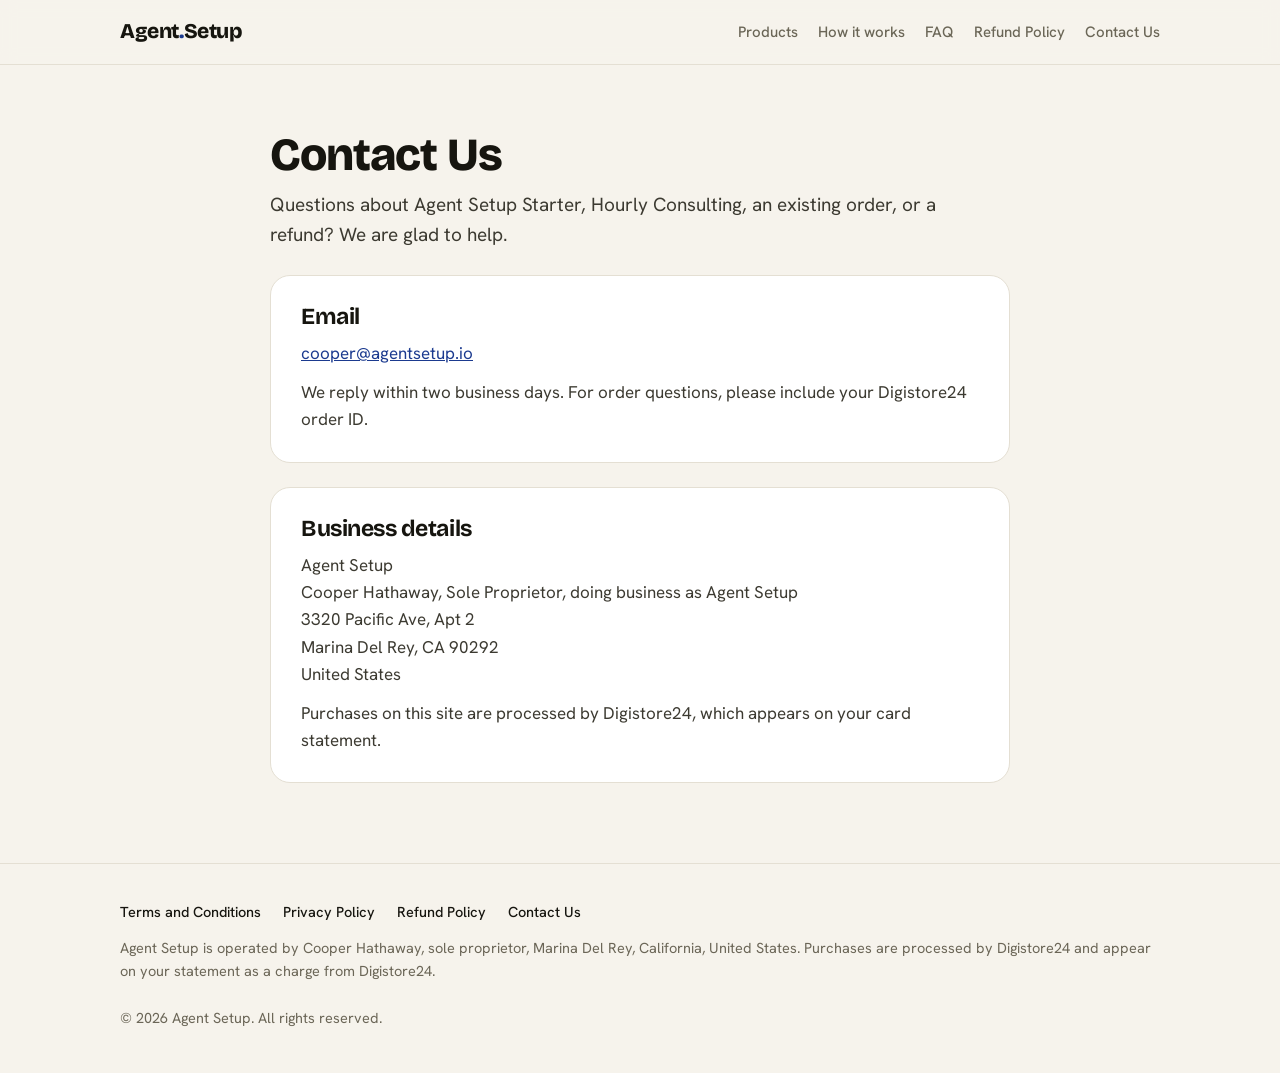
==== contact.html @ b6fdbd9d "Agent Setup DS24-compliant standalone sales site Standalone site for a separate domain covering only" ====
<!DOCTYPE html>
<html lang="en">
<head>
<meta charset="utf-8" />
<meta name="viewport" content="width=device-width, initial-scale=1" />
<title>Contact Us | Agent Setup</title>
<meta name="description" content="Contact Agent Setup." />
<link rel="preconnect" href="https://fonts.googleapis.com" />
<link rel="preconnect" href="https://fonts.gstatic.com" crossorigin />
<link href="https://fonts.googleapis.com/css2?family=Bricolage+Grotesque:opsz,wght@12..96,500;12..96,700;12..96,800&family=Hanken+Grotesk:wght@400;500;600&family=JetBrains+Mono:wght@400;500&display=swap" rel="stylesheet" />
<link rel="stylesheet" href="styles.css" />
</head>
<body>

<header class="site-header">
  <div class="wrap">
    <a class="brand" href="index.html">Agent<span>.</span>Setup</a>
    <nav class="nav" aria-label="Main">
      <a href="index.html#products">Products</a>
      <a href="index.html#how">How it works</a>
      <a href="index.html#faq">FAQ</a>
      <a href="refund.html">Refund Policy</a>
      <a href="contact.html">Contact Us</a>
    </nav>
  </div>
</header>

<main>

<section class="doc">
  <div class="wrap">
    <h1>Contact Us</h1>
    <p class="lede">Questions about Agent Setup Starter, Hourly Consulting, an existing order, or a refund? We are glad to help.</p>
    <div class="card">
      <h2 style="margin-top:0;">Email</h2>
      <p><a href="mailto:cooper@agentsetup.io">cooper@agentsetup.io</a></p>
      <p>We reply within two business days. For order questions, please include your Digistore24 order ID.</p>
    </div>
    <div class="card">
      <h2 style="margin-top:0;">Business details</h2>
      <p>Agent Setup<br />Cooper Hathaway, Sole Proprietor, doing business as Agent Setup<br />3320 Pacific Ave, Apt 2<br />Marina Del Rey, CA 90292<br />United States</p>
      <p>Purchases on this site are processed by Digistore24, which appears on your card statement.</p>
    </div>
  </div>
</section>

</main>

<footer class="site-footer">
  <div class="wrap">
    <nav class="footer-links" aria-label="Legal">
      <a href="terms.html">Terms and Conditions</a>
      <a href="privacy.html">Privacy Policy</a>
      <a href="refund.html">Refund Policy</a>
      <a href="contact.html">Contact Us</a>
    </nav>
    <p>Agent Setup is operated by Cooper Hathaway, sole proprietor, Marina Del Rey, California, United States. Purchases are processed by Digistore24 and appear on your statement as a charge from Digistore24.</p>
    <p>&copy; 2026 Agent Setup. All rights reserved.</p>
  </div>
</footer>

</body>
</html>
---- styles.css ----
/* Agent Setup sales site. Brand tokens mirror agentsetup-website/css/theme.css:
   light cream canvas, navy accent, Bricolage Grotesque / Hanken Grotesk / JetBrains Mono. */
:root {
  --c-base: #F6F3EC;
  --c-surface: #FFFFFF;
  --c-surface-2: #FBF9F4;
  --c-ink: #16150F;
  --c-muted: #6B6657;
  --c-faint: #9C9485;
  --c-border: #E4DFD3;
  --c-border-strong: #C8C2B5;
  --c-accent: #1B3A8F;
  --c-accent-dark: #14245F;
  --c-accent-wash: rgba(27, 58, 143, 0.07);
  --font-display: 'Bricolage Grotesque', system-ui, sans-serif;
  --font-body: 'Hanken Grotesk', system-ui, sans-serif;
  --font-mono: 'JetBrains Mono', ui-monospace, monospace;
  --radius: 20px;
  --shadow-sm: 0 2px 8px rgba(22, 21, 15, 0.08);
  --shadow-md: 0 4px 24px rgba(22, 21, 15, 0.10);
  --max: 1080px;
}
* { box-sizing: border-box; margin: 0; padding: 0; }
html { scroll-behavior: smooth; }
body {
  background: var(--c-base);
  color: var(--c-ink);
  font-family: var(--font-body);
  font-size: 17px;
  line-height: 1.6;
  -webkit-font-smoothing: antialiased;
}
a { color: var(--c-accent); }
a:hover { color: var(--c-accent-dark); }
.wrap { max-width: var(--max); margin: 0 auto; padding: 0 20px; }

/* Header */
.site-header { border-bottom: 1px solid var(--c-border); background: rgba(246, 243, 236, 0.92); position: sticky; top: 0; z-index: 10; backdrop-filter: blur(8px); }
.site-header .wrap { display: flex; align-items: center; justify-content: space-between; gap: 16px; min-height: 64px; flex-wrap: wrap; }
.brand { font-family: var(--font-display); font-weight: 800; font-size: 21px; letter-spacing: -0.02em; color: var(--c-ink); text-decoration: none; }
.brand span { color: var(--c-accent); }
.nav { display: flex; gap: 20px; flex-wrap: wrap; }
.nav a { color: var(--c-muted); text-decoration: none; font-size: 15px; font-weight: 500; }
.nav a:hover { color: var(--c-accent); }

/* Type */
h1, h2, h3 { font-family: var(--font-display); letter-spacing: -0.02em; line-height: 1.15; color: var(--c-ink); }
h1 { font-size: clamp(36px, 5.4vw, 60px); font-weight: 800; }
h1 em { font-style: italic; color: var(--c-accent); }
h2 { font-size: clamp(26px, 3.2vw, 38px); font-weight: 700; margin-bottom: 14px; }
h3 { font-size: 21px; font-weight: 700; margin-bottom: 8px; }
.eyebrow { font-family: var(--font-mono); font-size: 12px; letter-spacing: 0.12em; text-transform: uppercase; color: var(--c-accent); margin-bottom: 12px; display: block; }
.lede { font-size: 19px; color: var(--c-muted); max-width: 62ch; }
p + p { margin-top: 12px; }

section { padding: 72px 0; }
.hero { padding: 88px 0 64px; }
.hero .lede { margin-top: 20px; }
.hero-actions { margin-top: 32px; display: flex; gap: 14px; flex-wrap: wrap; }

/* Buttons */
.btn { display: inline-block; padding: 14px 26px; border-radius: 9999px; font-weight: 600; font-size: 16px; text-decoration: none; border: 1px solid var(--c-accent); transition: background 0.2s, color 0.2s, transform 0.2s; }
.btn-primary { background: var(--c-accent); color: #fff; }
.btn-primary:hover { background: var(--c-accent-dark); color: #fff; transform: translateY(-1px); }
.btn-ghost { background: transparent; color: var(--c-accent); }
.btn-ghost:hover { background: var(--c-accent-wash); }

/* Products */
.products { display: grid; grid-template-columns: repeat(auto-fit, minmax(300px, 1fr)); gap: 24px; margin-top: 32px; }
.product { background: var(--c-surface); border: 1px solid var(--c-border); border-radius: var(--radius); padding: 34px 32px; display: flex; flex-direction: column; box-shadow: var(--shadow-sm); }
.product.featured { border-color: var(--c-accent); box-shadow: 0 0 0 1px rgba(27, 58, 143, 0.12), var(--shadow-md); }
.product .tag { font-family: var(--font-mono); font-size: 11px; letter-spacing: 0.1em; text-transform: uppercase; color: var(--c-accent); background: var(--c-accent-wash); border-radius: 9999px; padding: 4px 12px; align-self: flex-start; margin-bottom: 16px; }
.price { font-family: var(--font-display); font-size: 46px; font-weight: 800; letter-spacing: -0.03em; margin: 8px 0 4px; }
.price small { font-family: var(--font-body); font-size: 15px; font-weight: 500; color: var(--c-muted); letter-spacing: 0; }
.product p { color: var(--c-muted); font-size: 16px; }
.feats { list-style: none; margin: 20px 0 28px; flex: 1; }
.feats li { padding: 8px 0 8px 28px; border-top: 1px solid var(--c-border); position: relative; font-size: 15.5px; }
.feats li::before { content: ""; position: absolute; left: 4px; top: 15px; width: 12px; height: 7px; border-left: 2px solid var(--c-accent); border-bottom: 2px solid var(--c-accent); transform: rotate(-45deg); }
.product .btn { text-align: center; }
.fine { font-size: 14px; color: var(--c-muted); margin-top: 18px; }

/* Steps */
.steps { display: grid; grid-template-columns: repeat(auto-fit, minmax(220px, 1fr)); gap: 20px; margin-top: 28px; counter-reset: step; }
.step { background: var(--c-surface-2); border: 1px solid var(--c-border); border-radius: 16px; padding: 24px; }
.step::before { counter-increment: step; content: "0" counter(step); font-family: var(--font-mono); color: var(--c-accent); font-size: 13px; display: block; margin-bottom: 10px; }
.step p { color: var(--c-muted); font-size: 15.5px; }
.alt { background: var(--c-surface); border-top: 1px solid var(--c-border); border-bottom: 1px solid var(--c-border); }

/* Guarantee */
.guarantee { border: 1px solid var(--c-accent); border-radius: var(--radius); background: var(--c-surface); padding: 32px 36px; box-shadow: var(--shadow-sm); }
.guarantee p { color: var(--c-muted); max-width: 70ch; }

/* FAQ */
.faq details { border-top: 1px solid var(--c-border); padding: 18px 0; }
.faq details:last-child { border-bottom: 1px solid var(--c-border); }
.faq summary { cursor: pointer; font-weight: 600; font-size: 17.5px; list-style: none; }
.faq summary::-webkit-details-marker { display: none; }
.faq summary::after { content: "+"; float: right; color: var(--c-accent); font-family: var(--font-mono); }
.faq details[open] summary::after { content: "\2212"; }
.faq details p { color: var(--c-muted); margin-top: 10px; max-width: 72ch; }

/* Legal / document pages */
.doc { padding: 64px 0 80px; }
.doc .wrap { max-width: 780px; }
.doc h1 { font-size: clamp(32px, 4.4vw, 46px); margin-bottom: 8px; }
.doc .updated { color: var(--c-faint); font-size: 14px; font-family: var(--font-mono); margin-bottom: 32px; }
.doc h2 { font-size: 23px; margin: 36px 0 10px; }
.doc p, .doc li { color: #3c3a31; }
.doc ul { margin: 10px 0 0 22px; }
.doc li + li { margin-top: 6px; }
.card { background: var(--c-surface); border: 1px solid var(--c-border); border-radius: var(--radius); padding: 28px 30px; margin-top: 24px; }

/* Footer */
.site-footer { border-top: 1px solid var(--c-border); padding: 36px 0 44px; font-size: 14.5px; color: var(--c-muted); }
.site-footer .wrap { display: flex; flex-direction: column; gap: 12px; }
.footer-links { display: flex; gap: 22px; flex-wrap: wrap; }
.footer-links a { color: var(--c-ink); text-decoration: none; font-weight: 500; }
.footer-links a:hover { color: var(--c-accent); }

@media (max-width: 640px) {
  section { padding: 56px 0; }
  .hero { padding: 56px 0 40px; }
  .product { padding: 28px 22px; }
  .guarantee { padding: 26px 22px; }
  .nav { gap: 14px; }
  .site-header .wrap { padding-top: 10px; padding-bottom: 10px; }
}
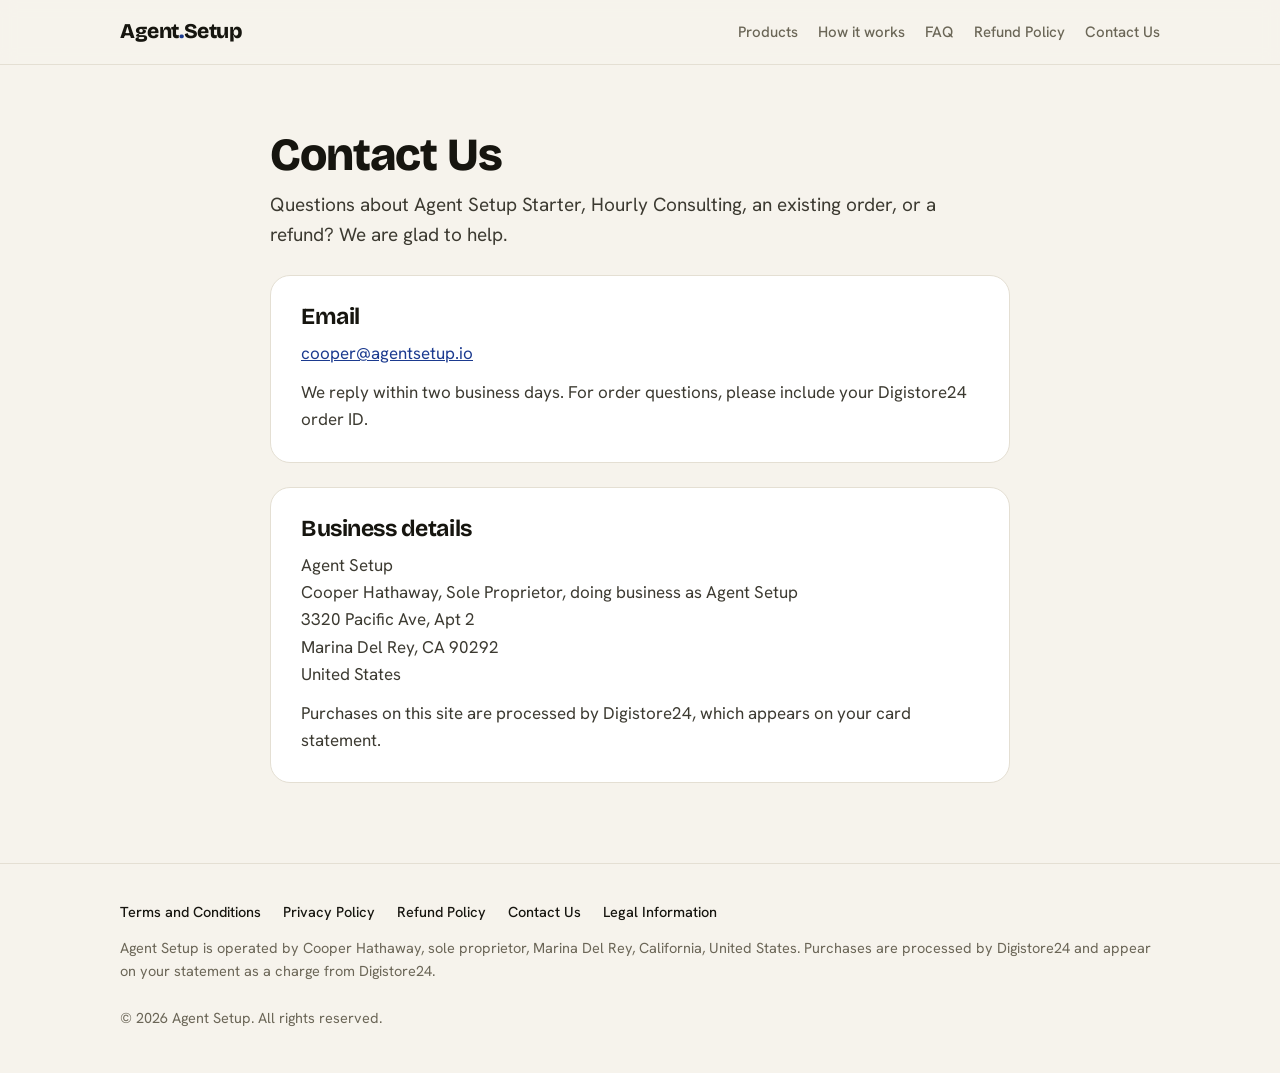
==== commit cbe035e5: "DS24 vendor checklist: Legal Information page, delivery method, withdrawal notice, access page, buy-" ====
--- a/contact.html
+++ b/contact.html
@@ -53,6 +53,7 @@
       <a href="privacy.html">Privacy Policy</a>
       <a href="refund.html">Refund Policy</a>
       <a href="contact.html">Contact Us</a>
+      <a href="legal.html">Legal Information</a>
     </nav>
     <p>Agent Setup is operated by Cooper Hathaway, sole proprietor, Marina Del Rey, California, United States. Purchases are processed by Digistore24 and appear on your statement as a charge from Digistore24.</p>
     <p>&copy; 2026 Agent Setup. All rights reserved.</p>
--- a/styles.css
+++ b/styles.css
@@ -110,6 +110,15 @@
 .doc li + li { margin-top: 6px; }
 .card { background: var(--c-surface); border: 1px solid var(--c-border); border-radius: var(--radius); padding: 28px 30px; margin-top: 24px; }
 
+/* Delivery and notices */
+.delivery { margin-top: 28px; }
+.delivery h3 { margin-bottom: 6px; }
+.delivery p, .delivery li { color: var(--c-muted); font-size: 16px; }
+.delivery-list { margin: 10px 0 0 22px; }
+.notice { border-color: var(--c-accent); background: #EEF1F9; }
+.doc ul + p { margin-top: 12px; }
+.notice p:first-child { font-family: var(--font-display); font-size: 21px; color: var(--c-ink); }
+
 /* Footer */
 .site-footer { border-top: 1px solid var(--c-border); padding: 36px 0 44px; font-size: 14.5px; color: var(--c-muted); }
 .site-footer .wrap { display: flex; flex-direction: column; gap: 12px; }
